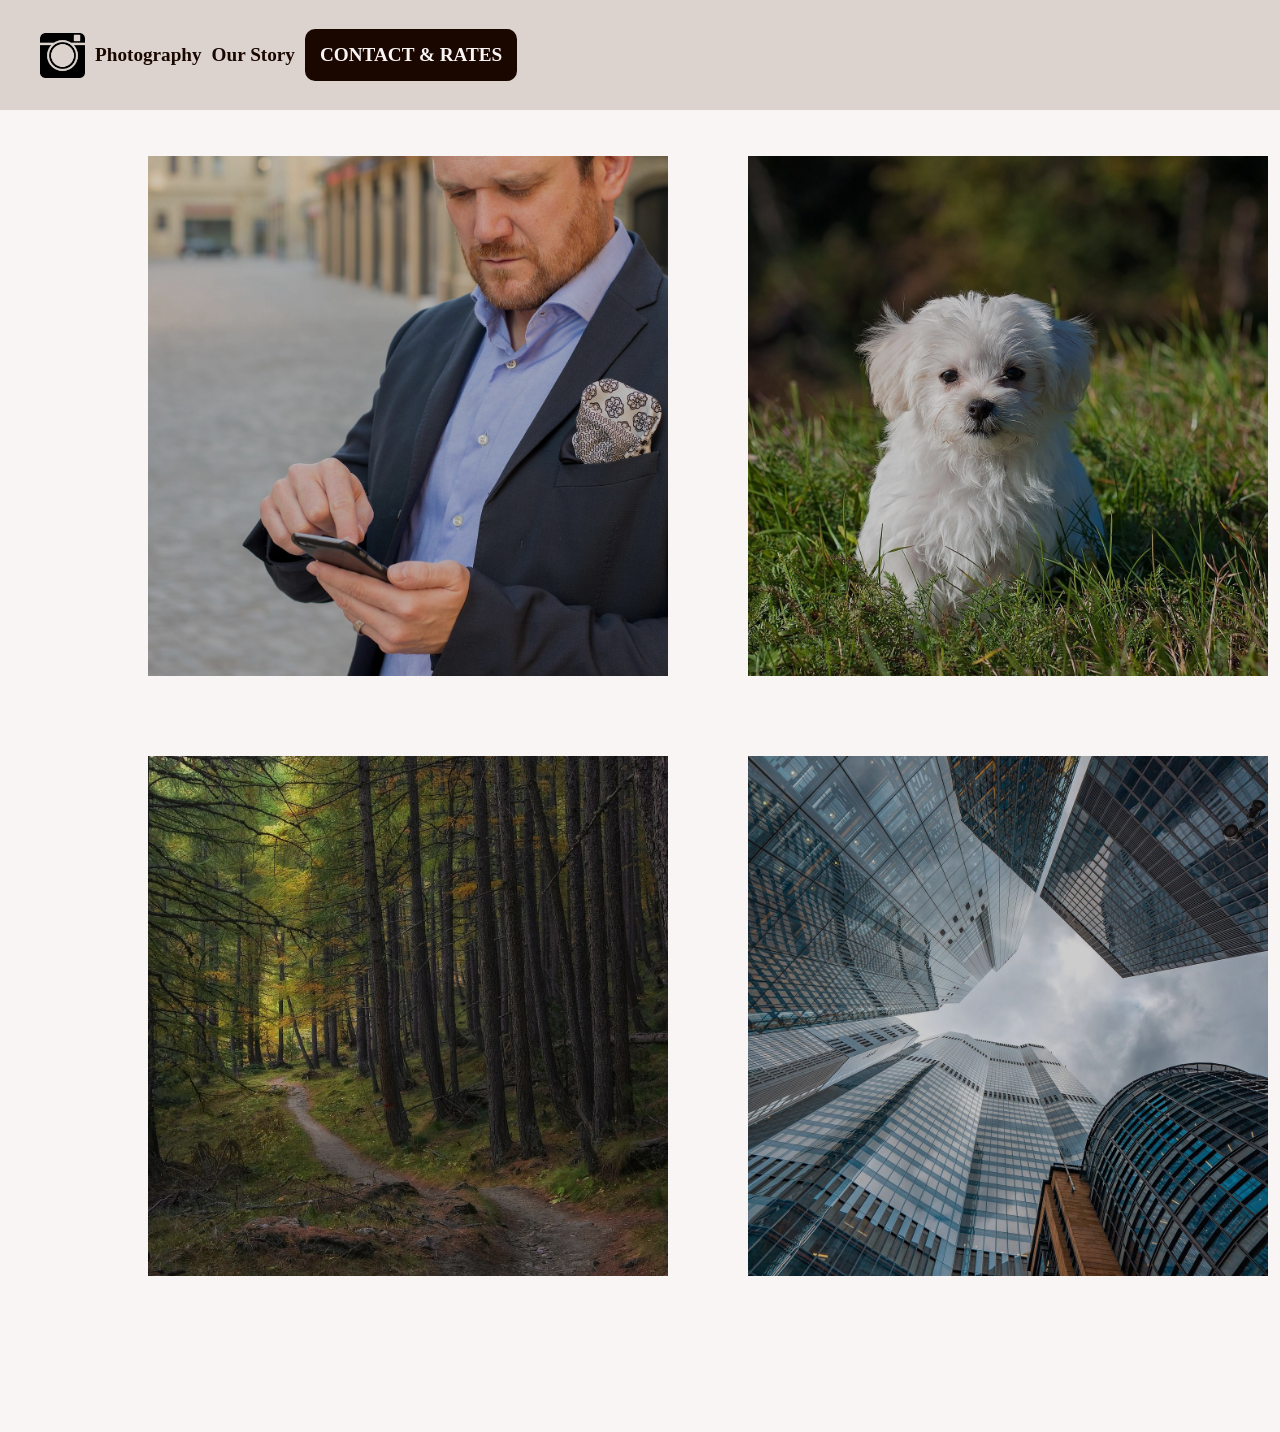
==== index.html @ f30baccd "new file:   footer.png 	modified:   index.html 	modified:   style.css various changes, including add" ====
<!DOCTYPE html>
<html lang="en-ca">
    <main>
        <head>
            <link rel="stylesheet" href="style.css" />
        </head>
        <body>
                <section>
                    <nav>
                        <img src="instagram-1349676_1280.webp" height="45px" width="45px">
                        Photography
                        <p id="story">
                            Our Story
                        </p>
                        <p id="contact">
                            CONTACT & RATES
                        </p>
                    </nav>
                </section>
                <section>
                    <p class="gallery" id="gallery">
                        <img src="phone-4060860_1920.jpg" height="520px" width="520px">
                        <img src="maltese-1123016_1920.jpg" height="520px" width="520px">
                        <img src="trail-5726987_1920.jpg" height="520px" width="520px">
                        <img src="skyscraper-9226515_1920.jpg" height="520px" width="520px">
                    </p>
                </section>
                <!--<section>
                    <p class="loremipsum">
                        Lorem ipsum dolor sit amet, consectetur adipiscing elit, sed do eiusmod tempor incididunt ut labore et dolore magna aliqua. Ut enim ad minim veniam, quis nostrud exercitation ullamco laboris nisi ut aliquip ex ea commodo consequat. Duis aute irure dolor in reprehenderit in voluptate velit esse cillum dolore eu fugiat nulla pariatur. Excepteur sint occaecat cupidatat non proident, sunt in culpa qui officia deserunt mollit anim id est laborum.
                    </p>
                </section>-->
        </body>
    </main>
</html>
---- style.css ----
body{
    background-color:#FAF5F5;
    color:#1A0800;
    font-family:"Trebuchet MS";
}

nav{
    background-color:#DCD3CE;
    display:flex;
    gap:10px;
    padding:10px;
    padding-left:40px;
    align-items:center;
    font-size:120%;
    font-weight:bold;
    position:fixed;
    top:0;
    left:0;
    right:0;
    z-index:100;
}

p.gallery{
    display:grid;
    justify-items:center;
    align-items:center;
    grid-template-columns: 1fr 1fr;
    padding:140px;
    gap:80px;
}

/* p.gallery:hover{
    
} */

p.loremipsum{
    font-size:1000%;
}

#gallery img{
    width:520px;
    height:520px;
    filter:brightness(80%);
    transition: all ease 0.2s;
}

#gallery img:hover{
    width:540px;
    height:540px;
    filter:brightness(100%);
}

#contact{
    background-color:#1A0800;
    color:#FAF5F5;
    padding:15px;
    border-radius:10px;
    justify-self:end;
}
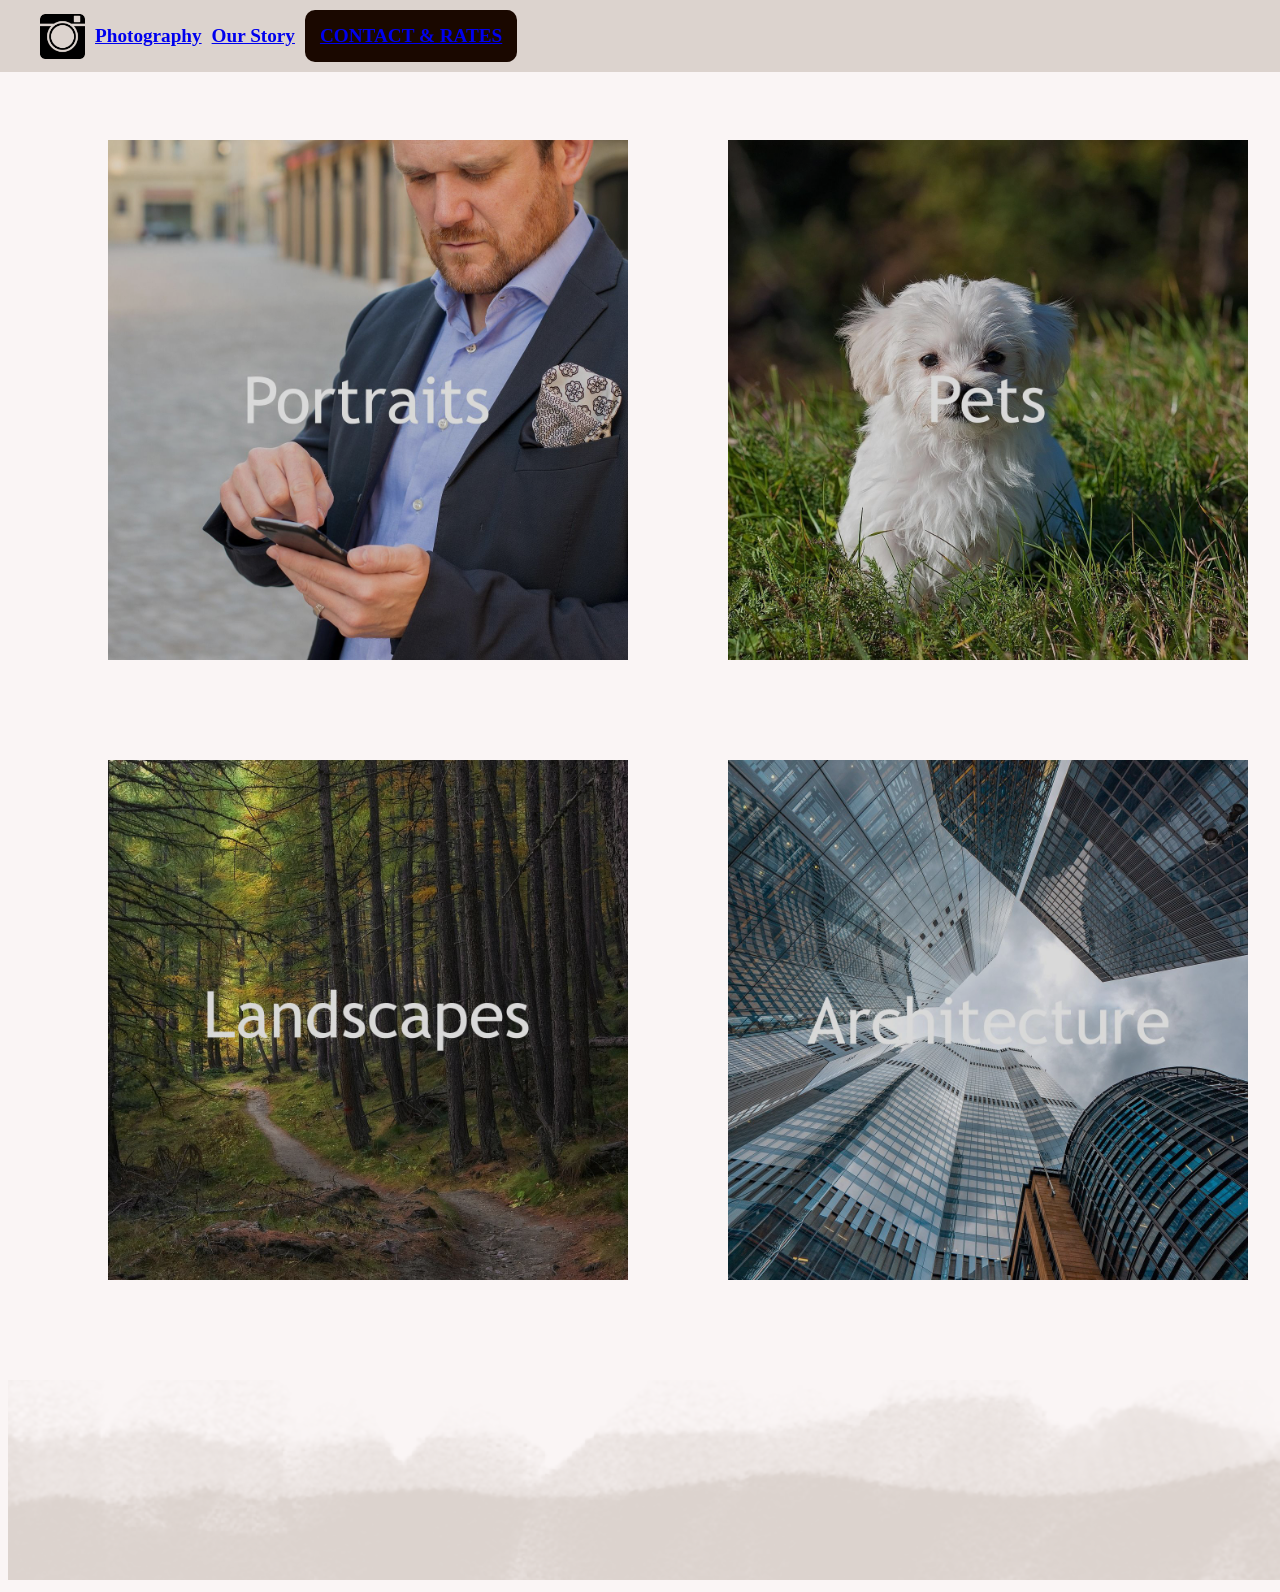
==== commit 0a09e2fb: "new file:   README.md 	new file:   contact.html 	new file:   desktop.ini 	modified:   footer.png 	mo" ====
--- a/index.html
+++ b/index.html
@@ -5,31 +5,40 @@
             <link rel="stylesheet" href="style.css" />
         </head>
         <body>
-                <section>
-                    <nav>
-                        <img src="instagram-1349676_1280.webp" height="45px" width="45px">
+            <section>
+                <nav>
+                    <img src="instagram-1349676_1280.webp" height="45px" width="45px">
+                    <a href="index.html">
                         Photography
-                        <p id="story">
-                            Our Story
-                        </p>
-                        <p id="contact">
-                            CONTACT & RATES
-                        </p>
-                    </nav>
-                </section>
-                <section>
-                    <p class="gallery" id="gallery">
+                    </a>
+                    <div id="story">
+                            <a href="our-story.html">
+                                Our Story
+                            </a>
+                    </div>
+                    <div id="contact">
+                        <a href="contact.html">
+                                CONTACT & RATES
+                        </a>
+                    </div>
+                </nav>
+            </section>
+            <section>
+                <p class="gallery" id="gallery">
                         <img src="phone-4060860_1920.jpg" height="520px" width="520px">
                         <img src="maltese-1123016_1920.jpg" height="520px" width="520px">
                         <img src="trail-5726987_1920.jpg" height="520px" width="520px">
                         <img src="skyscraper-9226515_1920.jpg" height="520px" width="520px">
-                    </p>
-                </section>
+                </p>
+            </section>
                 <!--<section>
                     <p class="loremipsum">
                         Lorem ipsum dolor sit amet, consectetur adipiscing elit, sed do eiusmod tempor incididunt ut labore et dolore magna aliqua. Ut enim ad minim veniam, quis nostrud exercitation ullamco laboris nisi ut aliquip ex ea commodo consequat. Duis aute irure dolor in reprehenderit in voluptate velit esse cillum dolore eu fugiat nulla pariatur. Excepteur sint occaecat cupidatat non proident, sunt in culpa qui officia deserunt mollit anim id est laborum.
                     </p>
                 </section>-->
+            <footer>
+                <img src="footer.png">
+            </footer>
         </body>
     </main>
 </html>
--- a/style.css
+++ b/style.css
@@ -3,10 +3,18 @@
     color:#1A0800;
     font-family:"Trebuchet MS";
 }
+/* 
+a{
+    color:#1A0800;
+    text-decoration:none;
+    transition:all ease 0.2s;
+} */
+
 
 nav{
     background-color:#DCD3CE;
     display:flex;
+    flex-direction:row;
     gap:10px;
     padding:10px;
     padding-left:40px;
@@ -25,8 +33,9 @@
     justify-items:center;
     align-items:center;
     grid-template-columns: 1fr 1fr;
-    padding:140px;
-    gap:80px;
+    padding-top:40px;
+    margin:100px;
+    gap:100px;
 }
 
 /* p.gallery:hover{
@@ -40,7 +49,7 @@
 #gallery img{
     width:520px;
     height:520px;
-    filter:brightness(80%);
+    filter:brightness(85%);
     transition: all ease 0.2s;
 }
 
@@ -55,5 +64,16 @@
     color:#FAF5F5;
     padding:15px;
     border-radius:10px;
-    justify-self:end;
+    float:right;
+}
+
+#story{
+    float:right;
+}
+
+footer img{
+    object-fit:fill;
+    bottom:0;
+    left:0;
+    right:0;
 }
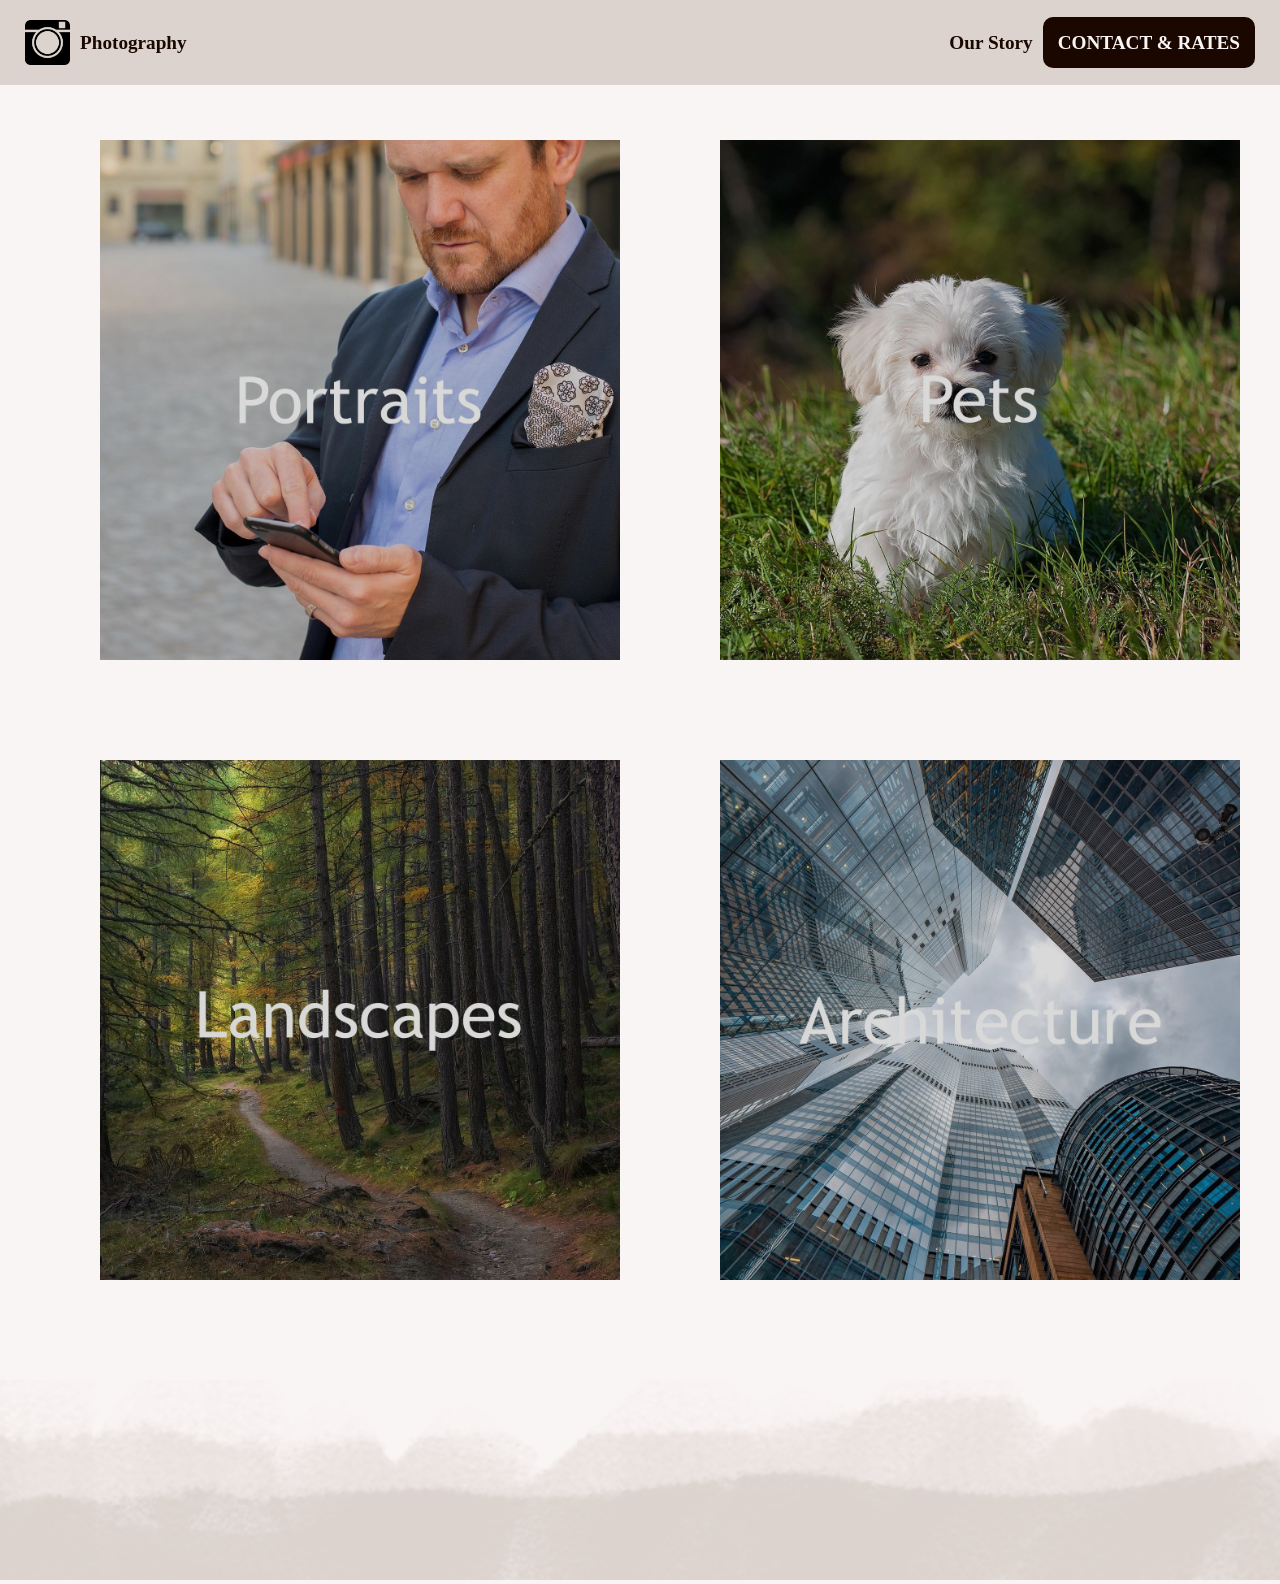
==== commit 10b7a589: "modified:   README.md 	modified:   contact.html 	modified:   index.html 	modified:   our-story.html " ====
--- a/index.html
+++ b/index.html
@@ -7,17 +7,20 @@
         <body>
             <section>
                 <nav>
-                    <img src="instagram-1349676_1280.webp" height="45px" width="45px">
-                    <a href="index.html">
+                    <img src="instagram-1349676_1280.webp">
+                    <a class="navLink" href="index.html">
                         Photography
                     </a>
-                    <div id="story">
-                            <a href="our-story.html">
+                    <div id="emptyNav">
+                        <!-- empty div to create space -->
+                    </div>
+                    <div class="rightNav">
+                            <a class="navLink" id="story" href="our-story.html">
                                 Our Story
                             </a>
                     </div>
-                    <div id="contact">
-                        <a href="contact.html">
+                    <div class="rightNav">
+                        <a id="contact" href="contact.html">
                                 CONTACT & RATES
                         </a>
                     </div>
--- a/style.css
+++ b/style.css
@@ -2,6 +2,9 @@
     background-color:#FAF5F5;
     color:#1A0800;
     font-family:"Trebuchet MS";
+    margin:0;
+    bottom:0;
+    top:0;
 }
 /* 
 a{
@@ -16,8 +19,9 @@
     display:flex;
     flex-direction:row;
     gap:10px;
-    padding:10px;
-    padding-left:40px;
+    padding:20px;
+    padding-left:25px;
+    padding-right:25px;
     align-items:center;
     font-size:120%;
     font-weight:bold;
@@ -28,8 +32,14 @@
     z-index:100;
 }
 
+nav img{
+    height:45px;
+    width:45px;
+}
+
 p.gallery{
     display:grid;
+    box-sizing:border-box;
     justify-items:center;
     align-items:center;
     grid-template-columns: 1fr 1fr;
@@ -37,10 +47,6 @@
     margin:100px;
     gap:100px;
 }
-
-/* p.gallery:hover{
-    
-} */
 
 p.loremipsum{
     font-size:1000%;
@@ -64,16 +70,74 @@
     color:#FAF5F5;
     padding:15px;
     border-radius:10px;
-    float:right;
+    text-decoration:none;
+    margin:auto;
+    transition:all ease 0.3s;
 }
 
-#story{
-    float:right;
+#contact:hover{
+    background-color: #1A4840;
+}
+
+#emptyNav{
+    flex-grow:1;
+}
+
+.navLink{
+    color:#1A0800;
+    text-decoration:none;
+    transition:all ease 0.3s;
+}
+
+.navLink:hover{
+    color:#1A4840;
+    text-decoration:underline;
+}
+
+footer{
+    margin:0;
+    bottom:0;
+    left:0;
+    right:0;
 }
 
 footer img{
     object-fit:fill;
+    width:100%;
+    margin:0;
     bottom:0;
     left:0;
     right:0;
+}
+
+#rates{
+    padding-top:100px;
+}
+
+#rates *{
+    margin:20px
+}
+
+table{
+    background-color:#DCD3CE;
+    padding:10px;
+    border:#1A0800;
+    border-radius:10px;
+    border-spacing:5px;
+}
+
+#contactForm{
+    padding-top:5px;
+    margin:20px;
+}
+
+#photographer{
+    height:auto;
+    width:400px;
+    margin:20px;
+    padding-top:100px;
+}
+
+#aboutUs{
+    margin:20px;
 }
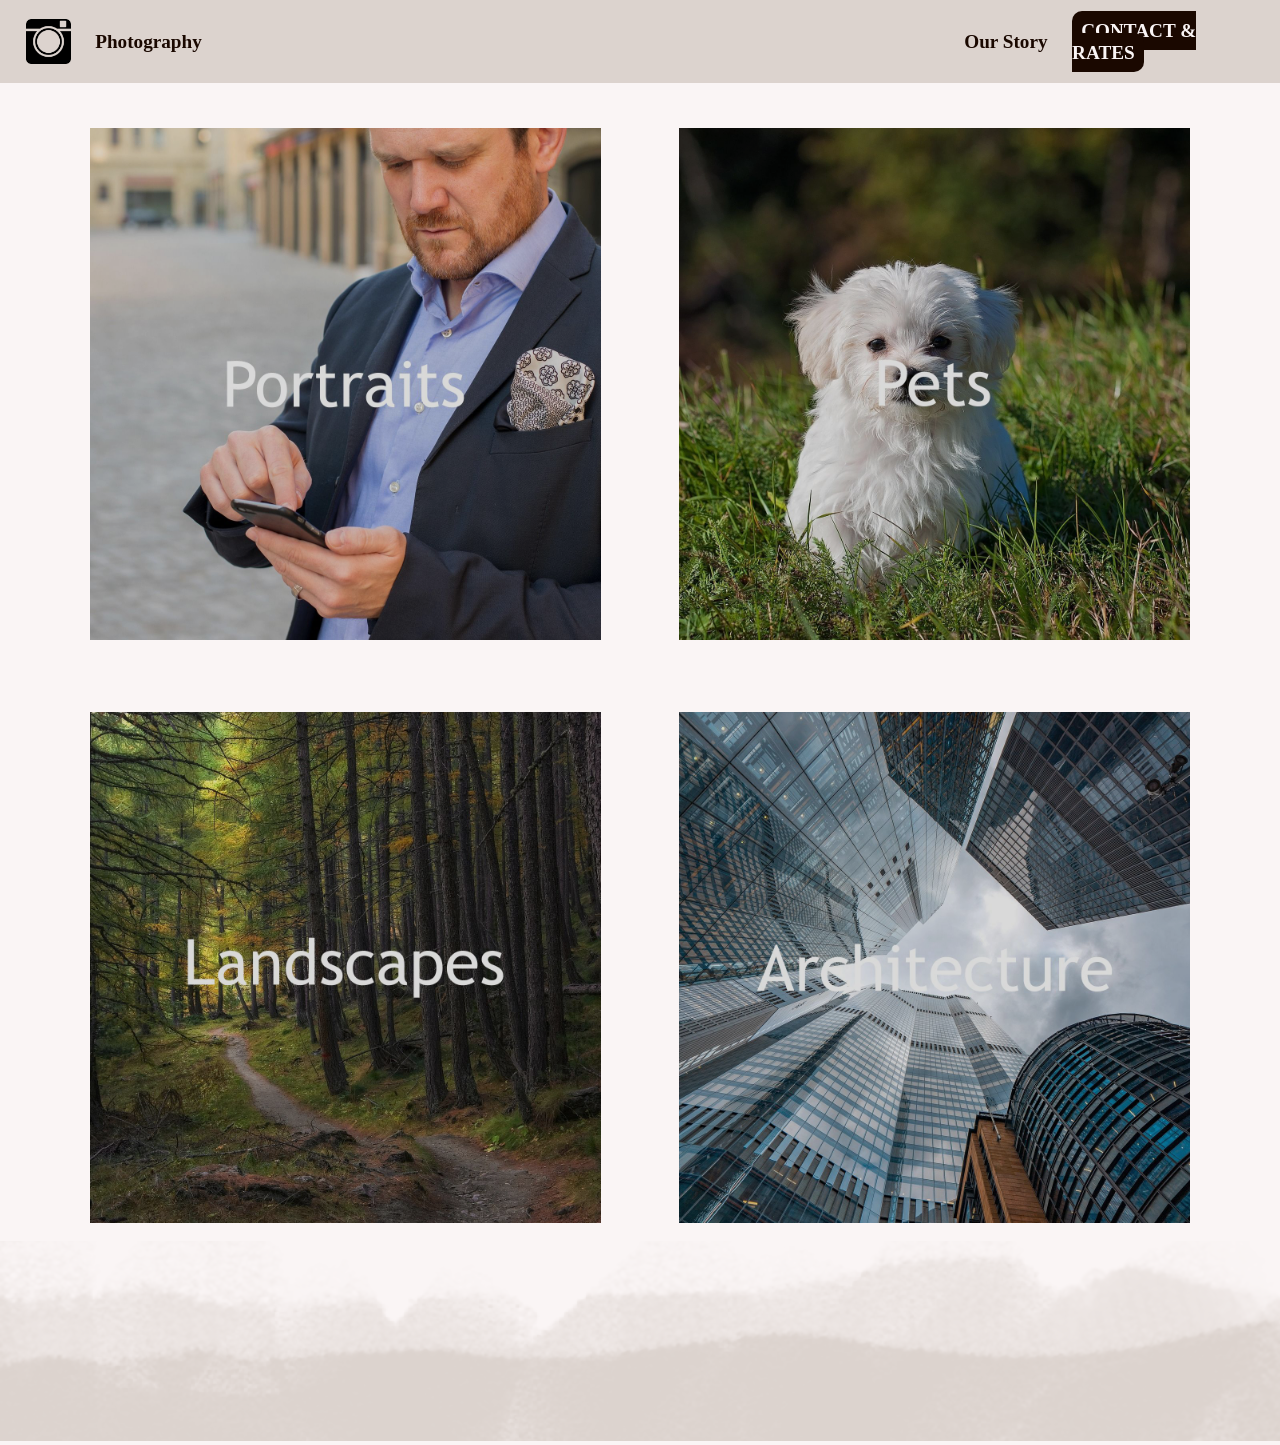
==== commit cd4a90f7: "On branch test-branch 	modified:   contact.html 	modified:   index.html 	modified:   style.css" ====
--- a/index.html
+++ b/index.html
@@ -27,18 +27,13 @@
                 </nav>
             </section>
             <section>
-                <p class="gallery" id="gallery">
+                <div class="gallery" id="gallery">
                         <img src="phone-4060860_1920.jpg" height="520px" width="520px">
                         <img src="maltese-1123016_1920.jpg" height="520px" width="520px">
                         <img src="trail-5726987_1920.jpg" height="520px" width="520px">
                         <img src="skyscraper-9226515_1920.jpg" height="520px" width="520px">
-                </p>
+                </div>
             </section>
-                <!--<section>
-                    <p class="loremipsum">
-                        Lorem ipsum dolor sit amet, consectetur adipiscing elit, sed do eiusmod tempor incididunt ut labore et dolore magna aliqua. Ut enim ad minim veniam, quis nostrud exercitation ullamco laboris nisi ut aliquip ex ea commodo consequat. Duis aute irure dolor in reprehenderit in voluptate velit esse cillum dolore eu fugiat nulla pariatur. Excepteur sint occaecat cupidatat non proident, sunt in culpa qui officia deserunt mollit anim id est laborum.
-                    </p>
-                </section>-->
             <footer>
                 <img src="footer.png">
             </footer>
--- a/style.css
+++ b/style.css
@@ -18,10 +18,10 @@
     background-color:#DCD3CE;
     display:flex;
     flex-direction:row;
-    gap:10px;
-    padding:20px;
-    padding-left:25px;
-    padding-right:25px;
+    gap:2%;
+    padding:1.5%;
+    padding-left:2%;
+    padding-right:2%;
     align-items:center;
     font-size:120%;
     font-weight:bold;
@@ -37,48 +37,6 @@
     width:45px;
 }
 
-p.gallery{
-    display:grid;
-    box-sizing:border-box;
-    justify-items:center;
-    align-items:center;
-    grid-template-columns: 1fr 1fr;
-    padding-top:40px;
-    margin:100px;
-    gap:100px;
-}
-
-p.loremipsum{
-    font-size:1000%;
-}
-
-#gallery img{
-    width:520px;
-    height:520px;
-    filter:brightness(85%);
-    transition: all ease 0.2s;
-}
-
-#gallery img:hover{
-    width:540px;
-    height:540px;
-    filter:brightness(100%);
-}
-
-#contact{
-    background-color:#1A0800;
-    color:#FAF5F5;
-    padding:15px;
-    border-radius:10px;
-    text-decoration:none;
-    margin:auto;
-    transition:all ease 0.3s;
-}
-
-#contact:hover{
-    background-color: #1A4840;
-}
-
 #emptyNav{
     flex-grow:1;
 }
@@ -92,6 +50,48 @@
 .navLink:hover{
     color:#1A4840;
     text-decoration:underline;
+}
+
+div.gallery{
+    display:grid;
+    box-sizing:border-box;
+    justify-items:center;
+    align-items:center;
+    grid-template-columns: 1fr 1fr;
+    padding-top:3%;
+    margin:7%;
+    gap:7%;
+}
+
+p.loremipsum{
+    font-size:1000%;
+}
+
+#gallery img{
+    width:100%;
+    height:100%;
+    filter:brightness(85%);
+    transition: all ease 0.2s;
+}
+
+#gallery img:hover{
+    width:110%;
+    height:100%;
+    filter:brightness(100%);
+}
+
+#contact{
+    background-color:#1A0800;
+    color:#FAF5F5;
+    padding:5%;
+    border-radius:10px;
+    text-decoration:none;
+    margin:auto;
+    transition:all ease 0.3s;
+}
+
+#contact:hover{
+    background-color: #1A4840;
 }
 
 footer{
@@ -111,33 +111,38 @@
 }
 
 #rates{
-    padding-top:100px;
+    padding-top:7%;
 }
 
 #rates *{
-    margin:20px
+    margin:2%;
 }
 
 table{
     background-color:#DCD3CE;
-    padding:10px;
+    padding:1%;
     border:#1A0800;
     border-radius:10px;
     border-spacing:5px;
 }
 
 #contactForm{
-    padding-top:5px;
-    margin:20px;
+    padding-top:2%;
+    margin:2%;
 }
 
 #photographer{
     height:auto;
     width:400px;
-    margin:20px;
+    margin:2%;
     padding-top:100px;
 }
 
 #aboutUs{
-    margin:20px;
-}+    margin:2%;
+}
+
+/* @media (max-width:768px)
+{
+    background-color:blue;
+} */
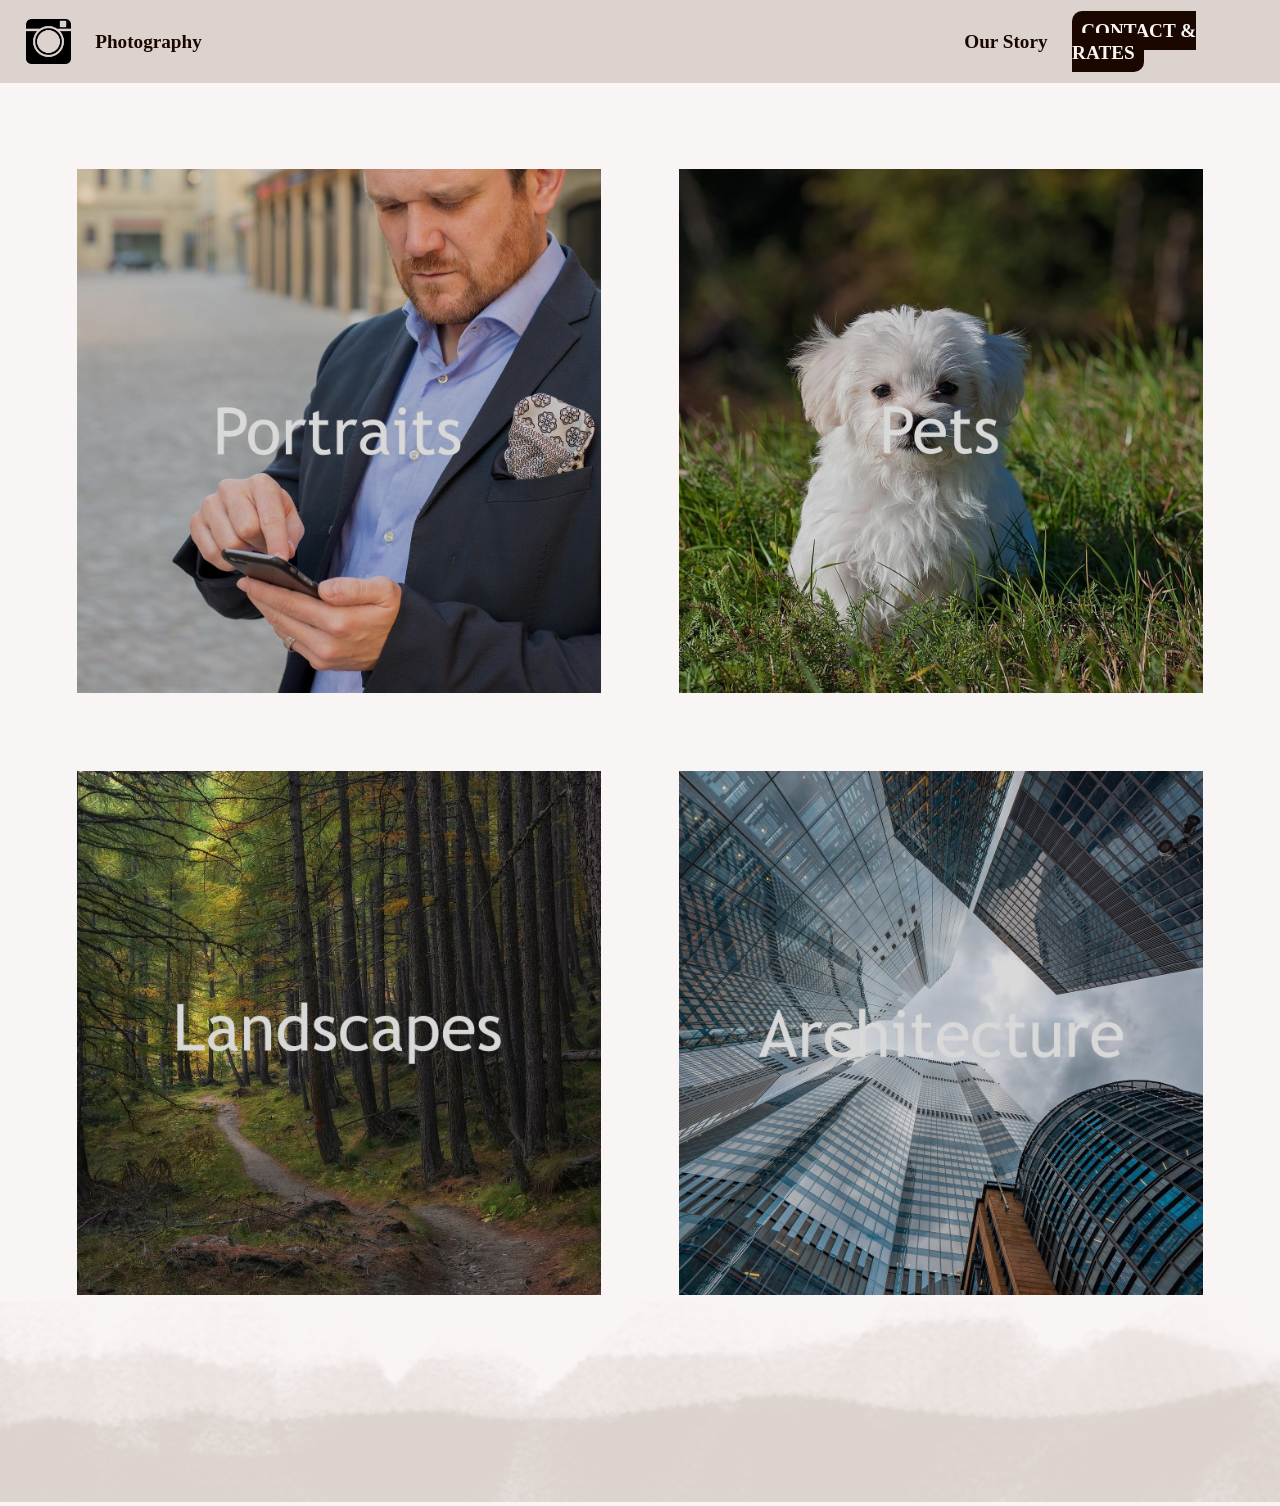
==== commit 07c00f26: "modified:   README.md 	modified:   contact.html 	modified:   index.html 	new file:   main.js 	modifi" ====
--- a/index.html
+++ b/index.html
@@ -1,11 +1,11 @@
 <!DOCTYPE html>
 <html lang="en-ca">
-    <main>
-        <head>
-            <link rel="stylesheet" href="style.css" />
-        </head>
-        <body>
-            <section>
+    <head>
+        <link rel="stylesheet" href="style.css" />
+    </head>
+    <body>
+        <section>
+            <header>
                 <nav>
                     <img src="instagram-1349676_1280.webp">
                     <a class="navLink" href="index.html">
@@ -25,18 +25,38 @@
                         </a>
                     </div>
                 </nav>
-            </section>
-            <section>
-                <div class="gallery" id="gallery">
-                        <img src="phone-4060860_1920.jpg" height="520px" width="520px">
-                        <img src="maltese-1123016_1920.jpg" height="520px" width="520px">
-                        <img src="trail-5726987_1920.jpg" height="520px" width="520px">
-                        <img src="skyscraper-9226515_1920.jpg" height="520px" width="520px">
-                </div>
-            </section>
-            <footer>
-                <img src="footer.png">
-            </footer>
-        </body>
-    </main>
+            </header>
+        </section>
+        <div class="centerContainer">
+            <h1 class="topHeader">
+                Our Portfolios
+            </h1>
+        </div>
+        <section>
+            <div class="gallery" id="gallery">
+                <a href="portfolio.html">
+                    <img src="phone-4060860_1920.jpg" height="520px" width="520px" alt="Portraits">
+                </a>
+                <a href="portfolio.html">
+                    <img src="maltese-1123016_1920.jpg" height="520px" width="520px" alt="Pets">
+                </a>
+                <a href="portfolio.html">
+                    <img src="trail-5726987_1920.jpg" height="520px" width="520px" alt="Landscapes">
+                </a>
+                <a href="portfolio.html">
+                    <img src="skyscraper-9226515_1920.jpg" height="520px" width="520px" alt="Architecture">
+                </a>
+                
+            </div>
+        </section>
+        <div class="centerContainer">
+            <button onclick="goToTop()" id="topButton" title="go to top">
+                to top
+            </button>
+        </div>
+        <footer>
+            <img src="footer.png">
+        </footer>
+        <script src='main.js'></script>
+    </body>
 </html>
--- a/style.css
+++ b/style.css
@@ -6,13 +6,6 @@
     bottom:0;
     top:0;
 }
-/* 
-a{
-    color:#1A0800;
-    text-decoration:none;
-    transition:all ease 0.2s;
-} */
-
 
 nav{
     background-color:#DCD3CE;
@@ -52,19 +45,24 @@
     text-decoration:underline;
 }
 
+h1{
+    padding-left:2%;
+}
+
+h1.topHeading{
+    padding-top:40px;
+}
+
 div.gallery{
     display:grid;
     box-sizing:border-box;
     justify-items:center;
     align-items:center;
     grid-template-columns: 1fr 1fr;
-    padding-top:3%;
-    margin:7%;
+    grid-template-rows: 1fr 1fr;
+    padding-top:1%;
+    margin:6%;
     gap:7%;
-}
-
-p.loremipsum{
-    font-size:1000%;
 }
 
 #gallery img{
@@ -78,6 +76,10 @@
     width:110%;
     height:100%;
     filter:brightness(100%);
+}
+
+p.loremipsum{
+    font-size:1000%;
 }
 
 #contact{
@@ -121,12 +123,13 @@
 table{
     background-color:#DCD3CE;
     padding:1%;
-    border:#1A0800;
+    border-color:#1A0800;
     border-radius:10px;
     border-spacing:5px;
+    border-style:dashed;
 }
 
-#contactForm{
+#contactFormSection{
     padding-top:2%;
     margin:2%;
 }
@@ -142,6 +145,33 @@
     margin:2%;
 }
 
+.centerContainer{
+    display:flex;
+    justify-content: center;
+}
+
+#topButton{
+    background-color:#1A0800;
+    color:#FAF5F5;
+    position:fixed;
+    display:none;
+    bottom:20px;
+    margin:auto;
+    border:none;
+    border-radius:20px;
+    padding:0.8%;
+    display:flex;
+    font-size:120%;
+    transition:all ease 0.2s;
+}
+
+#topButton:hover{
+    font-size:110%;
+    padding:0.6%;
+    border-radius:10px;
+    z-index:99;
+}
+
 /* @media (max-width:768px)
 {
     background-color:blue;
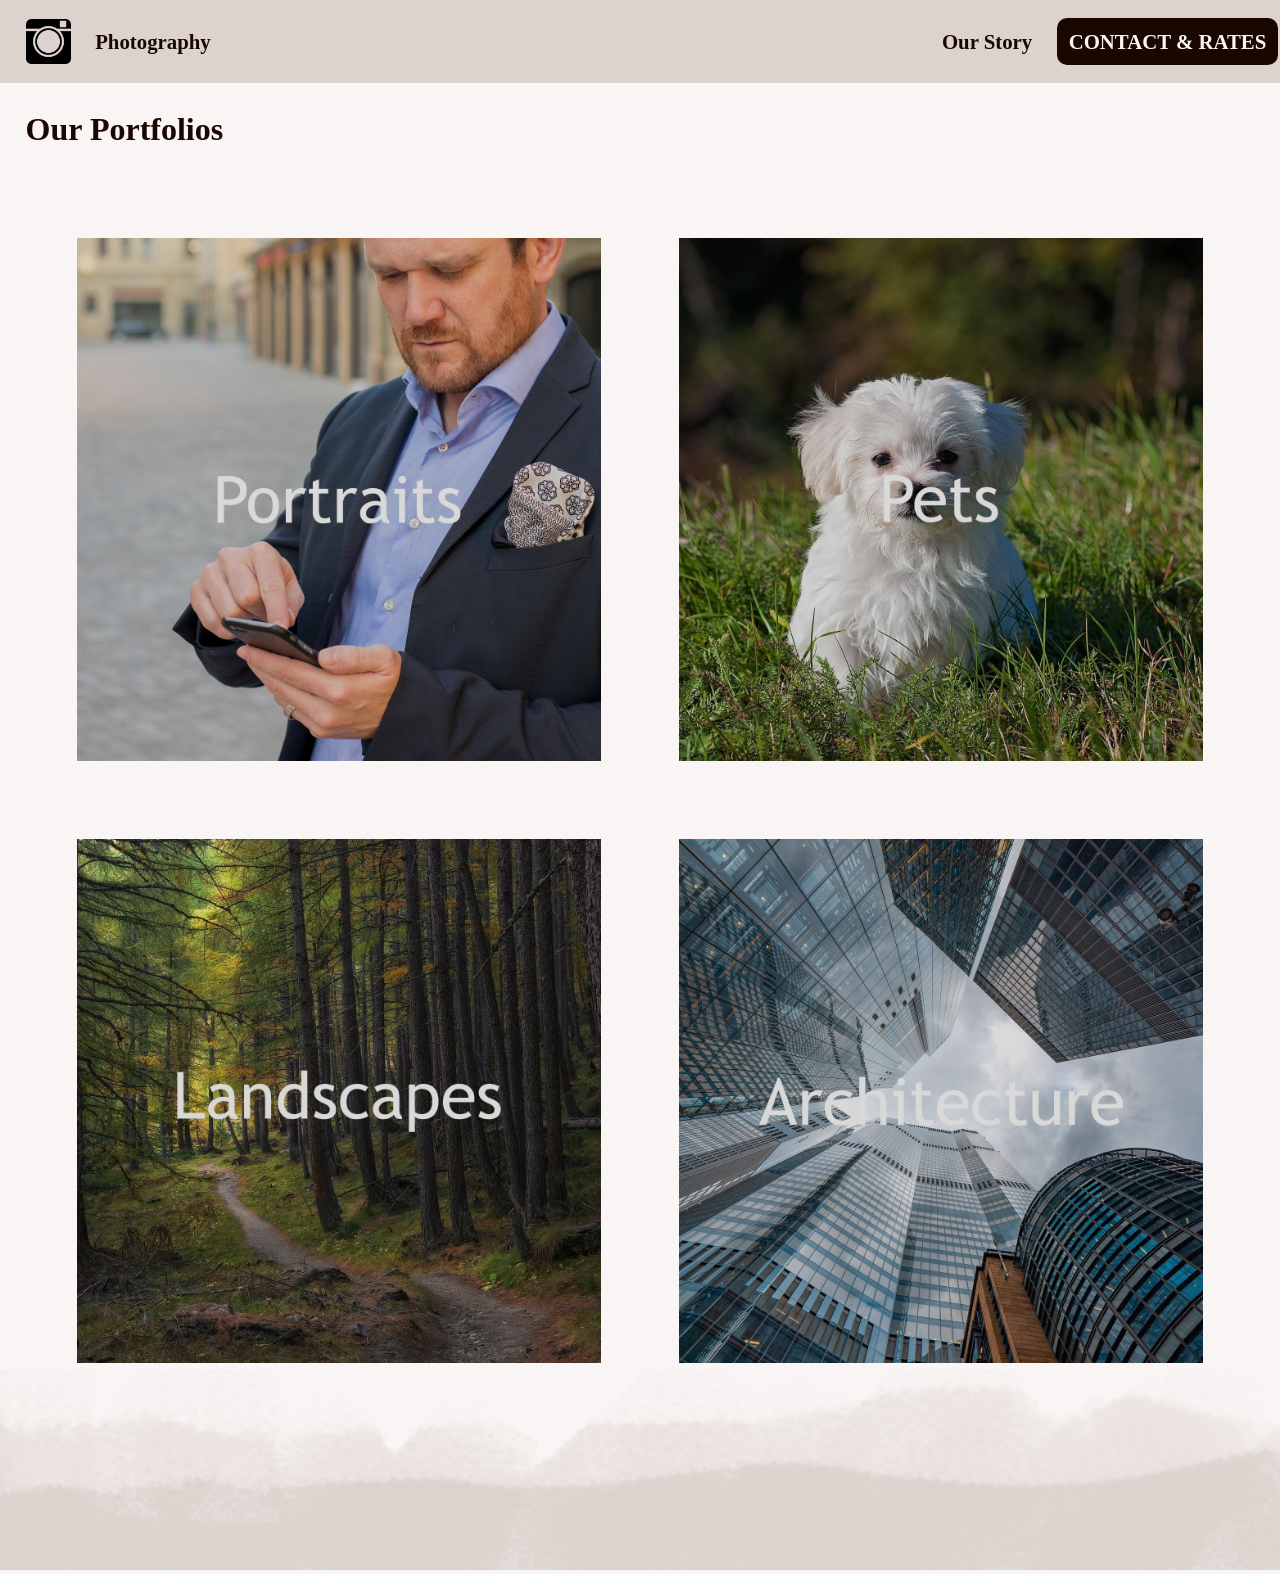
==== commit 77c45317: "new file:   accordion.js 	modified:   contact.html 	modified:   index.html 	modified:   main.js 	mod" ====
--- a/index.html
+++ b/index.html
@@ -6,7 +6,7 @@
     <body>
         <section>
             <header>
-                <nav>
+                <nav id="mainNavbar">
                     <img src="instagram-1349676_1280.webp">
                     <a class="navLink" href="index.html">
                         Photography
@@ -14,24 +14,27 @@
                     <div id="emptyNav">
                         <!-- empty div to create space -->
                     </div>
-                    <div class="rightNav">
-                            <a class="navLink" id="story" href="our-story.html">
-                                Our Story
-                            </a>
+                    <div class="rightNav navAppear">
+                        <p id="hamburger">
+                            ☰
+                        </p>
                     </div>
-                    <div class="rightNav">
+                    <div id="storyDiv" class="rightNav navDisappear">
+                        <a class="navLink" id="story" href="our-story.html">
+                            Our Story
+                        </a>
+                    </div>
+                    <div id="contactDiv" class="rightNav navDisappear">
                         <a id="contact" href="contact.html">
-                                CONTACT & RATES
+                            CONTACT & RATES
                         </a>
                     </div>
                 </nav>
             </header>
         </section>
-        <div class="centerContainer">
-            <h1 class="topHeader">
+        <h1 class="topHeading">
                 Our Portfolios
-            </h1>
-        </div>
+        </h1>
         <section>
             <div class="gallery" id="gallery">
                 <a href="portfolio.html">
--- a/style.css
+++ b/style.css
@@ -16,7 +16,7 @@
     padding-left:2%;
     padding-right:2%;
     align-items:center;
-    font-size:120%;
+    font-size:130%;
     font-weight:bold;
     position:fixed;
     top:0;
@@ -50,7 +50,7 @@
 }
 
 h1.topHeading{
-    padding-top:40px;
+    padding-top: 7%;
 }
 
 div.gallery{
@@ -73,8 +73,7 @@
 }
 
 #gallery img:hover{
-    width:110%;
-    height:100%;
+    transform:scale(1.1);
     filter:brightness(100%);
 }
 
@@ -85,15 +84,20 @@
 #contact{
     background-color:#1A0800;
     color:#FAF5F5;
-    padding:5%;
+    padding:6%;
     border-radius:10px;
     text-decoration:none;
     margin:auto;
     transition:all ease 0.3s;
+    white-space: nowrap;
 }
 
 #contact:hover{
     background-color: #1A4840;
+}
+
+#faqHeading{
+    margin-left:2%;
 }
 
 footer{
@@ -122,7 +126,7 @@
 
 table{
     background-color:#DCD3CE;
-    padding:1%;
+    padding:1.5%;
     border-color:#1A0800;
     border-radius:10px;
     border-spacing:5px;
@@ -132,6 +136,25 @@
 #contactFormSection{
     padding-top:2%;
     margin:2%;
+}
+
+#contactFormSection input, #contactFormSection textarea{
+    border:1.5px solid #1A0800;
+    background-color:#FFFAFA;
+}
+
+#submitButton{
+    background-color:#1A0800;
+    color:#FAF5F5;
+    border:none;
+    padding:0.5%;
+    border-radius:5px;
+    transition:all ease 0.2s;
+}
+
+#submitButton:hover{
+    border-radius:10px;
+    padding:0.4%;
 }
 
 #photographer{
@@ -172,7 +195,34 @@
     z-index:99;
 }
 
-/* @media (max-width:768px)
-{
-    background-color:blue;
-} */+.accordion{
+    margin:2%;
+}
+
+.accordion p{
+    background-color:#2f180e;
+    color:#FAF5F5;
+    padding:2%;
+}
+
+.navAppear{
+    display:none;
+    padding-right:2%;
+}
+
+@media(max-width:768px){
+    .navDisappear{
+        display:none;
+    }
+    .navAppear{
+        display:contents;
+    }
+    .flexVert{
+        display:flex;
+        flex-direction:column;
+    }
+    .flexVert *{
+        margin:1%;
+    }
+}
+
